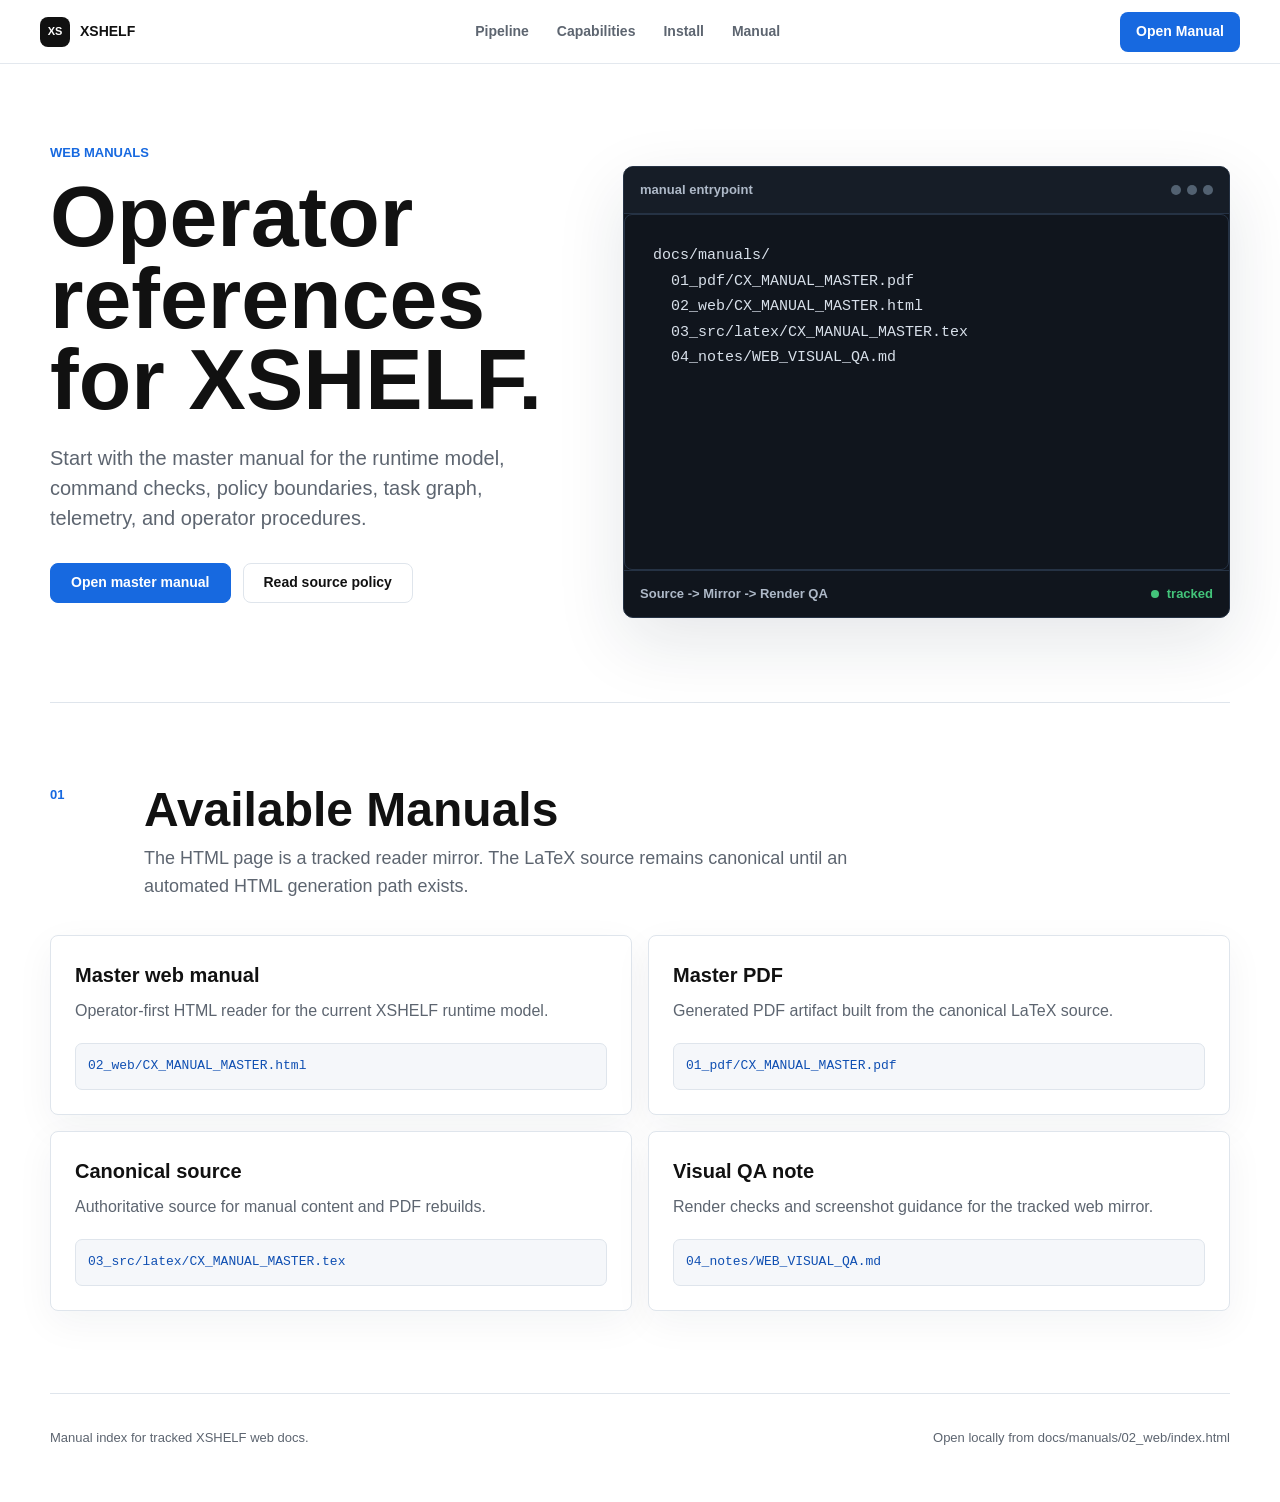
==== docs/manuals/02_web/index.html @ 8524402e "Refresh operator manuals" ====
<!doctype html>
<html lang="en">
  <head>
    <meta charset="utf-8" />
    <meta name="viewport" content="width=device-width,initial-scale=1" />
    <title>XSHELF Web Manuals</title>
    <link rel="stylesheet" href="./apple.css" />
  </head>
  <body>
    <header class="site-header">
      <a class="brand" href="./index.html" aria-label="XSHELF web manuals">
        <span class="brand-mark">XS</span>
        <span>XSHELF</span>
      </a>
      <nav aria-label="Primary">
        <a href="./CX_MANUAL_MASTER.html#pipeline">Pipeline</a>
        <a href="./CX_MANUAL_MASTER.html#capabilities">Capabilities</a>
        <a href="./CX_MANUAL_MASTER.html#install">Install</a>
        <a href="./CX_MANUAL_MASTER.html#manual">Manual</a>
      </nav>
      <a class="header-action" href="./CX_MANUAL_MASTER.html">Open Manual</a>
    </header>

    <main id="top">
      <section class="hero index-hero">
        <div class="hero-copy">
          <p class="product-line">Web manuals</p>
          <h1>Operator references for XSHELF.</h1>
          <p class="lead">
            Start with the master manual for the runtime model, command checks,
            policy boundaries, task graph, telemetry, and operator procedures.
          </p>
          <div class="hero-actions" aria-label="Manual actions">
            <a class="button primary" href="./CX_MANUAL_MASTER.html">Open master manual</a>
            <a class="button secondary" href="../00_README.md">Read source policy</a>
          </div>
        </div>

        <div class="terminal-panel" aria-label="Manual quick check">
          <div class="terminal-top">
            <span>manual entrypoint</span>
            <div class="window-dots" aria-hidden="true">
              <span></span><span></span><span></span>
            </div>
          </div>
          <pre><code>docs/manuals/
  01_pdf/CX_MANUAL_MASTER.pdf
  02_web/CX_MANUAL_MASTER.html
  03_src/latex/CX_MANUAL_MASTER.tex
  04_notes/WEB_VISUAL_QA.md</code></pre>
          <div class="terminal-footer">
            <span>Source -&gt; Mirror -&gt; Render QA</span>
            <span class="live-dot">tracked</span>
          </div>
        </div>
      </section>

      <section class="section-block">
        <div class="section-head">
          <span class="section-index">01</span>
          <div>
            <h2>Available Manuals</h2>
            <p>
              The HTML page is a tracked reader mirror. The LaTeX source remains
              canonical until an automated HTML generation path exists.
            </p>
          </div>
        </div>
        <div class="card-grid">
          <article class="card">
            <h3>Master web manual</h3>
            <p>Operator-first HTML reader for the current XSHELF runtime model.</p>
            <code>02_web/CX_MANUAL_MASTER.html</code>
          </article>
          <article class="card">
            <h3>Master PDF</h3>
            <p>Generated PDF artifact built from the canonical LaTeX source.</p>
            <code>01_pdf/CX_MANUAL_MASTER.pdf</code>
          </article>
          <article class="card">
            <h3>Canonical source</h3>
            <p>Authoritative source for manual content and PDF rebuilds.</p>
            <code>03_src/latex/CX_MANUAL_MASTER.tex</code>
          </article>
          <article class="card">
            <h3>Visual QA note</h3>
            <p>Render checks and screenshot guidance for the tracked web mirror.</p>
            <code>04_notes/WEB_VISUAL_QA.md</code>
          </article>
        </div>
      </section>
    </main>

    <footer class="site-footer">
      <span>Manual index for tracked XSHELF web docs.</span>
      <span>Open locally from docs/manuals/02_web/index.html</span>
    </footer>
  </body>
</html>
---- docs/manuals/02_web/apple.css ----
:root {
  --bg: #ffffff;
  --ink: #111111;
  --muted: #5d6570;
  --soft: #f5f7fa;
  --line: #dfe5ec;
  --blue: #1769e0;
  --blue-dark: #0f4fb2;
  --terminal: #10151d;
  --terminal-2: #161d27;
  --terminal-text: #d8e0ea;
  --green: #43c47a;
  --shadow: 0 24px 70px rgba(15, 32, 56, 0.11);
}

* {
  box-sizing: border-box;
}

html {
  scroll-behavior: smooth;
}

body {
  margin: 0;
  background: var(--bg);
  color: var(--ink);
  font-family: -apple-system, BlinkMacSystemFont, "SF Pro Text", "Helvetica Neue", Helvetica, Arial, sans-serif;
  line-height: 1.55;
}

a {
  color: inherit;
  text-decoration: none;
}

button,
code,
pre {
  font-family: ui-monospace, SFMono-Regular, Menlo, Monaco, Consolas, "Liberation Mono", "Courier New", monospace;
}

.site-header {
  position: sticky;
  top: 0;
  z-index: 20;
  display: flex;
  align-items: center;
  justify-content: space-between;
  gap: 24px;
  min-height: 64px;
  padding: 0 40px;
  border-bottom: 1px solid rgba(223, 229, 236, 0.86);
  background: rgba(255, 255, 255, 0.88);
  backdrop-filter: blur(16px);
}

.brand {
  display: inline-flex;
  align-items: center;
  gap: 10px;
  font-size: 14px;
  font-weight: 700;
}

.brand-mark {
  display: grid;
  width: 30px;
  height: 30px;
  place-items: center;
  border-radius: 8px;
  background: var(--ink);
  color: #ffffff;
  font-size: 11px;
}

.site-header nav {
  display: flex;
  gap: 28px;
  color: var(--muted);
  font-size: 14px;
  font-weight: 560;
}

.site-header nav a:hover,
.toc a:hover {
  color: var(--blue);
}

.header-action,
.button {
  display: inline-flex;
  align-items: center;
  justify-content: center;
  min-height: 40px;
  border-radius: 8px;
  font-size: 14px;
  font-weight: 650;
}

.header-action {
  padding: 0 16px;
  background: var(--blue);
  color: #ffffff;
}

main,
.site-footer {
  width: min(1180px, calc(100% - 48px));
  margin: 0 auto;
}

.hero {
  display: grid;
  grid-template-columns: minmax(0, 0.92fr) minmax(520px, 1.08fr);
  gap: 56px;
  align-items: center;
  min-height: calc(100vh - 64px);
  padding: 72px 0 54px;
}

.index-hero {
  min-height: calc(78vh - 64px);
}

.product-line,
.section-index,
.toc-title {
  color: var(--blue);
  font-size: 13px;
  font-weight: 750;
  text-transform: uppercase;
}

h1,
h2,
h3,
p {
  margin-top: 0;
}

h1 {
  max-width: 690px;
  margin-bottom: 22px;
  font-size: clamp(48px, 7vw, 86px);
  line-height: 0.95;
}

.lead {
  max-width: 620px;
  margin-bottom: 30px;
  color: var(--muted);
  font-size: 20px;
  line-height: 1.5;
}

.hero-actions {
  display: flex;
  flex-wrap: wrap;
  gap: 12px;
  margin-bottom: 38px;
}

.button {
  padding: 0 20px;
  border: 1px solid var(--line);
}

.button.primary,
.header-action {
  border-color: var(--blue);
  background: var(--blue);
  color: #ffffff;
}

.button.primary:hover,
.header-action:hover {
  background: var(--blue-dark);
}

.button.secondary {
  background: #ffffff;
  color: var(--ink);
}

.status-strip {
  display: grid;
  grid-template-columns: repeat(3, minmax(0, 1fr));
  max-width: 640px;
  margin: 0;
  border-top: 1px solid var(--line);
  border-bottom: 1px solid var(--line);
}

.status-strip div {
  padding: 16px 18px 16px 0;
}

.status-strip div + div {
  padding-left: 18px;
  border-left: 1px solid var(--line);
}

.status-strip dt {
  color: var(--muted);
  font-size: 12px;
  font-weight: 700;
  text-transform: uppercase;
}

.status-strip dd {
  margin: 4px 0 0;
  font-size: 15px;
  font-weight: 680;
}

.terminal-panel {
  overflow: hidden;
  border: 1px solid #253244;
  border-radius: 10px;
  background: var(--terminal);
  box-shadow: var(--shadow);
}

.terminal-top,
.terminal-footer {
  display: flex;
  align-items: center;
  justify-content: space-between;
  gap: 16px;
  padding: 13px 16px;
  color: #aeb9c8;
  font-size: 13px;
  font-weight: 650;
}

.terminal-top {
  background: var(--terminal-2);
  border-bottom: 1px solid #253244;
}

.terminal-footer {
  border-top: 1px solid #253244;
}

.window-dots {
  display: flex;
  gap: 6px;
}

.window-dots span {
  width: 10px;
  height: 10px;
  border-radius: 50%;
  background: #526171;
}

.terminal-panel pre {
  min-height: 356px;
  margin: 0;
  padding: 28px;
  overflow: auto;
  background: transparent;
  color: var(--terminal-text);
  font-size: 15px;
  line-height: 1.7;
}

.live-dot {
  display: inline-flex;
  align-items: center;
  gap: 8px;
  color: var(--green);
}

.live-dot::before {
  content: "";
  width: 8px;
  height: 8px;
  border-radius: 50%;
  background: currentColor;
}

.quick-tabs {
  display: flex;
  width: fit-content;
  margin: -22px auto 70px;
  padding: 4px;
  border: 1px solid var(--line);
  border-radius: 10px;
  background: var(--soft);
}

.quick-tabs button {
  min-height: 34px;
  padding: 0 14px;
  border: 0;
  border-radius: 7px;
  background: transparent;
  color: var(--muted);
  font-size: 13px;
  font-weight: 700;
  cursor: default;
}

.quick-tabs .active {
  background: #ffffff;
  color: var(--ink);
  box-shadow: 0 1px 8px rgba(15, 32, 56, 0.08);
}

.section-block,
.compare-band,
.manual-layout {
  padding: 82px 0;
  border-top: 1px solid var(--line);
}

.section-head {
  display: grid;
  grid-template-columns: 74px minmax(0, 760px);
  gap: 20px;
  margin-bottom: 34px;
}

h2 {
  margin-bottom: 10px;
  font-size: clamp(32px, 4vw, 48px);
  line-height: 1.04;
}

.section-head p,
.compare-band p {
  margin-bottom: 0;
  color: var(--muted);
  font-size: 18px;
}

.pipeline-grid,
.card-grid,
.steps,
.procedure-grid {
  display: grid;
  gap: 16px;
}

.pipeline-grid {
  grid-template-columns: repeat(4, minmax(0, 1fr));
}

.pipeline-grid article,
.card,
.steps article,
.procedure-grid article {
  border: 1px solid var(--line);
  border-radius: 8px;
  background: #ffffff;
}

.pipeline-grid article {
  min-height: 178px;
  padding: 24px;
}

.pipeline-grid span {
  display: block;
  margin-bottom: 34px;
  color: var(--blue);
  font-size: 13px;
  font-weight: 750;
  text-transform: uppercase;
}

.pipeline-grid p,
.card p {
  margin-bottom: 0;
  color: var(--muted);
}

.card-grid {
  grid-template-columns: repeat(2, minmax(0, 1fr));
}

.card {
  padding: 24px;
  box-shadow: 0 12px 38px rgba(15, 32, 56, 0.05);
}

h3 {
  margin-bottom: 8px;
  font-size: 20px;
}

.card code {
  display: block;
  margin-top: 20px;
  padding: 12px;
  overflow-x: auto;
  border: 1px solid var(--line);
  border-radius: 7px;
  background: var(--soft);
  color: var(--blue-dark);
  font-size: 13px;
}

.compare-band {
  display: grid;
  grid-template-columns: minmax(0, 0.88fr) minmax(430px, 1.12fr);
  gap: 52px;
  align-items: start;
}

table {
  width: 100%;
  border-collapse: collapse;
  border: 1px solid var(--line);
  border-radius: 8px;
  overflow: hidden;
  font-size: 15px;
}

th,
td {
  padding: 14px 16px;
  border-bottom: 1px solid var(--line);
  text-align: left;
}

th {
  background: var(--soft);
  font-size: 13px;
  text-transform: uppercase;
}

tr:last-child td {
  border-bottom: 0;
}

.steps {
  grid-template-columns: repeat(3, minmax(0, 1fr));
}

.steps article,
.procedure-grid article {
  padding: 22px;
  background: var(--soft);
}

.steps span {
  display: grid;
  width: 32px;
  height: 32px;
  margin-bottom: 18px;
  place-items: center;
  border-radius: 50%;
  background: var(--blue);
  color: #ffffff;
  font-size: 13px;
  font-weight: 800;
}

pre {
  max-width: 100%;
  margin: 14px 0 0;
  padding: 15px 16px;
  overflow: auto;
  border: 1px solid #253244;
  border-radius: 8px;
  background: var(--terminal);
  color: var(--terminal-text);
  font-size: 13px;
  line-height: 1.6;
}

pre code {
  display: block;
  white-space: pre;
}

.manual-layout {
  display: grid;
  grid-template-columns: 230px minmax(0, 1fr);
  gap: 64px;
  align-items: start;
}

.toc {
  position: sticky;
  top: 92px;
  display: grid;
  gap: 8px;
  padding: 16px;
  border: 1px solid var(--line);
  border-radius: 8px;
  background: #ffffff;
}

.toc-title {
  margin-bottom: 6px;
}

.toc a {
  padding: 8px 0;
  border-top: 1px solid var(--line);
  color: var(--muted);
  font-size: 14px;
  font-weight: 620;
}

.manual-content section {
  padding: 0 0 44px;
}

.manual-content section + section {
  padding-top: 44px;
  border-top: 1px solid var(--line);
}

.manual-content h2 {
  font-size: 34px;
}

.manual-content p,
.signal-list {
  color: var(--muted);
}

.signal-list {
  margin: 18px 0 0;
  padding-left: 22px;
}

.procedure-grid {
  grid-template-columns: 1fr;
}

.site-footer {
  display: flex;
  justify-content: space-between;
  gap: 20px;
  padding: 34px 0 54px;
  border-top: 1px solid var(--line);
  color: var(--muted);
  font-size: 13px;
}

@media (max-width: 980px) {
  .site-header {
    padding: 0 24px;
  }

  .site-header nav {
    display: none;
  }

  .hero,
  .compare-band,
  .manual-layout {
    grid-template-columns: 1fr;
  }

  .hero {
    min-height: auto;
    gap: 34px;
    padding-top: 54px;
  }

  .pipeline-grid,
  .card-grid,
  .steps {
    grid-template-columns: 1fr 1fr;
  }

  .toc {
    position: static;
  }
}

@media (max-width: 680px) {
  main,
  .site-footer {
    width: min(100% - 28px, 1180px);
  }

  .site-header {
    min-height: 58px;
    padding: 0 14px;
  }

  .header-action {
    display: none;
  }

  h1 {
    font-size: 48px;
  }

  .lead {
    font-size: 17px;
  }

  .status-strip,
  .section-head,
  .pipeline-grid,
  .card-grid,
  .steps {
    grid-template-columns: 1fr;
  }

  .status-strip div + div {
    padding-left: 0;
    border-top: 1px solid var(--line);
    border-left: 0;
  }

  .quick-tabs {
    width: 100%;
    margin-bottom: 46px;
  }

  .quick-tabs button {
    flex: 1;
    padding: 0 8px;
    font-size: 12px;
  }

  .section-block,
  .compare-band,
  .manual-layout {
    padding: 54px 0;
  }

  .terminal-panel pre {
    min-height: 0;
    padding: 20px;
    font-size: 12px;
  }

  pre code {
    white-space: pre-wrap;
    overflow-wrap: anywhere;
  }

  .site-footer {
    flex-direction: column;
  }
}

@media print {
  .site-header,
  .quick-tabs,
  .toc {
    display: none;
  }

  main,
  .site-footer {
    width: 100%;
  }

  .hero,
  .compare-band,
  .manual-layout {
    grid-template-columns: 1fr;
  }

  .terminal-panel,
  pre,
  .card,
  .pipeline-grid article,
  .steps article,
  .procedure-grid article {
    box-shadow: none;
    break-inside: avoid;
  }
}
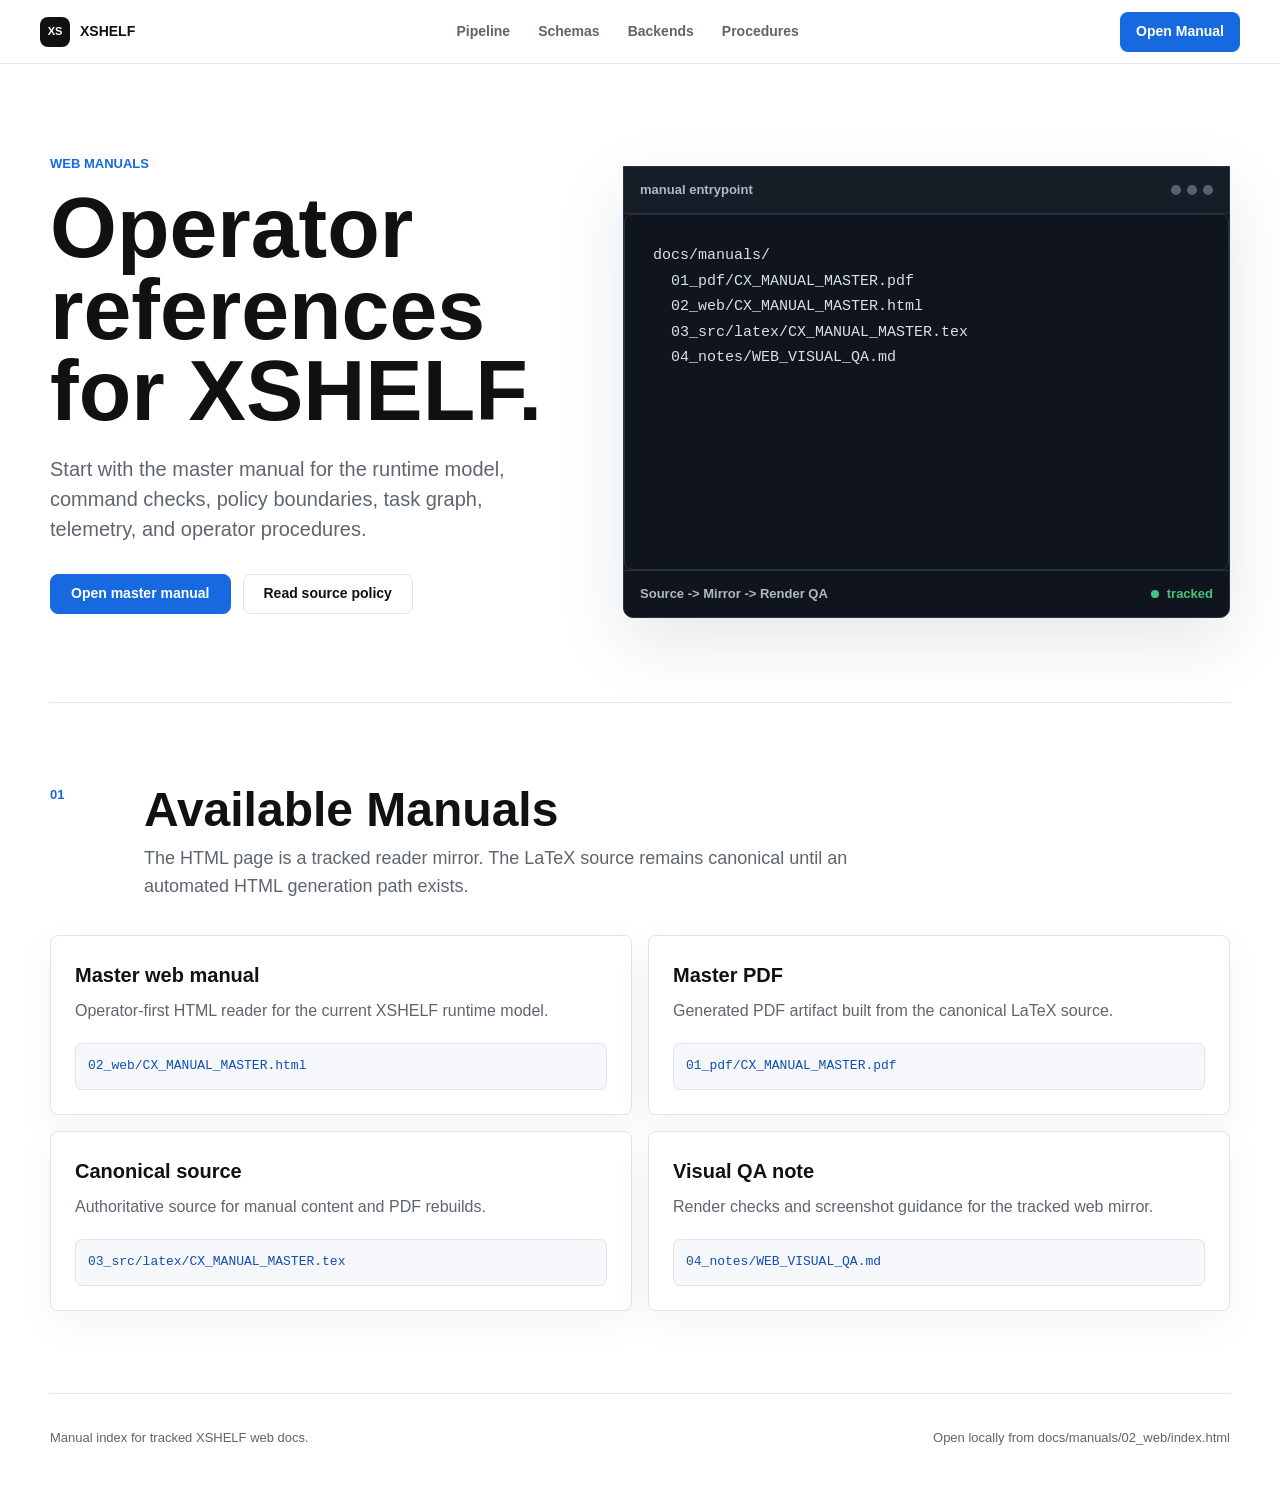
==== commit beb7fe8a: "docs: align manual navigation with section anchors" ====
--- a/docs/manuals/02_web/index.html
+++ b/docs/manuals/02_web/index.html
@@ -14,9 +14,9 @@
       </a>
       <nav aria-label="Primary">
         <a href="./CX_MANUAL_MASTER.html#pipeline">Pipeline</a>
-        <a href="./CX_MANUAL_MASTER.html#capabilities">Capabilities</a>
-        <a href="./CX_MANUAL_MASTER.html#install">Install</a>
-        <a href="./CX_MANUAL_MASTER.html#manual">Manual</a>
+        <a href="./CX_MANUAL_MASTER.html#schemas">Schemas</a>
+        <a href="./CX_MANUAL_MASTER.html#backends">Backends</a>
+        <a href="./CX_MANUAL_MASTER.html#procedures">Procedures</a>
       </nav>
       <a class="header-action" href="./CX_MANUAL_MASTER.html">Open Manual</a>
     </header>
--- a/docs/manuals/02_web/apple.css
+++ b/docs/manuals/02_web/apple.css
@@ -98,10 +98,22 @@
   font-weight: 650;
 }
 
+.header-actions {
+  display: inline-flex;
+  align-items: center;
+  gap: 10px;
+}
+
 .header-action {
   padding: 0 16px;
   background: var(--blue);
   color: #ffffff;
+}
+
+.header-action.secondary {
+  border: 1px solid var(--line);
+  background: #ffffff;
+  color: var(--ink);
 }
 
 main,
@@ -158,7 +170,11 @@
   display: flex;
   flex-wrap: wrap;
   gap: 12px;
-  margin-bottom: 38px;
+  margin-bottom: 16px;
+}
+
+.mobile-link-row {
+  display: none;
 }
 
 .button {
@@ -178,6 +194,10 @@
   background: var(--blue-dark);
 }
 
+.header-action.secondary:hover {
+  background: var(--soft);
+}
+
 .button.secondary {
   background: #ffffff;
   color: var(--ink);
@@ -188,16 +208,16 @@
   grid-template-columns: repeat(3, minmax(0, 1fr));
   max-width: 640px;
   margin: 0;
-  border-top: 1px solid var(--line);
-  border-bottom: 1px solid var(--line);
+  overflow: hidden;
+  border: 1px solid var(--line);
+  border-radius: 8px;
 }
 
 .status-strip div {
-  padding: 16px 18px 16px 0;
+  padding: 16px 18px;
 }
 
 .status-strip div + div {
-  padding-left: 18px;
   border-left: 1px solid var(--line);
 }
 
@@ -214,12 +234,61 @@
   font-weight: 680;
 }
 
+.safe-command {
+  display: grid;
+  grid-template-columns: max-content minmax(0, 1fr) max-content;
+  gap: 10px;
+  align-items: center;
+  max-width: 640px;
+  margin-bottom: 30px;
+  padding: 8px;
+  border: 1px solid var(--line);
+  border-radius: 8px;
+  background: var(--soft);
+}
+
+.safe-command span {
+  padding-left: 8px;
+  color: var(--muted);
+  font-size: 12px;
+  font-weight: 750;
+  text-transform: uppercase;
+}
+
+.safe-command code {
+  min-width: 0;
+  overflow: hidden;
+  color: var(--blue-dark);
+  font-size: 13px;
+  font-weight: 700;
+  text-overflow: ellipsis;
+  white-space: nowrap;
+}
+
+.safe-command button {
+  min-height: 32px;
+  padding: 0 12px;
+  border: 1px solid var(--line);
+  border-radius: 7px;
+  background: #ffffff;
+  color: var(--ink);
+  font-size: 12px;
+  font-weight: 750;
+  cursor: pointer;
+}
+
 .terminal-panel {
   overflow: hidden;
   border: 1px solid #253244;
-  border-radius: 10px;
+  border-radius: 0 0 10px 10px;
   background: var(--terminal);
   box-shadow: var(--shadow);
+}
+
+.terminal-stack {
+  display: grid;
+  align-content: center;
+  gap: 0;
 }
 
 .terminal-top,
@@ -248,6 +317,29 @@
   gap: 6px;
 }
 
+.terminal-tools {
+  display: inline-flex;
+  align-items: center;
+  gap: 12px;
+}
+
+.copy-command {
+  min-height: 28px;
+  padding: 0 10px;
+  border: 1px solid #334155;
+  border-radius: 6px;
+  background: #1d2734;
+  color: #c8d3df;
+  font-size: 12px;
+  font-weight: 700;
+  cursor: pointer;
+}
+
+.copy-command:hover {
+  color: #ffffff;
+  border-color: #526171;
+}
+
 .window-dots span {
   width: 10px;
   height: 10px;
@@ -283,12 +375,24 @@
 
 .quick-tabs {
   display: flex;
+  flex-wrap: wrap;
   width: fit-content;
   margin: -22px auto 70px;
   padding: 4px;
   border: 1px solid var(--line);
   border-radius: 10px;
   background: var(--soft);
+}
+
+.terminal-stack .quick-tabs {
+  justify-self: stretch;
+  width: 100%;
+  margin: 0;
+  border-color: var(--line);
+  border-bottom: 0;
+  border-radius: 10px 10px 0 0;
+  background: #eef2f7;
+  box-shadow: 0 10px 30px rgba(15, 32, 56, 0.06);
 }
 
 .quick-tabs button {
@@ -300,13 +404,77 @@
   color: var(--muted);
   font-size: 13px;
   font-weight: 700;
-  cursor: default;
+  cursor: pointer;
+}
+
+.terminal-stack .quick-tabs button {
+  flex: 1 1 0;
+  min-height: 42px;
+  border-radius: 7px 7px 0 0;
 }
 
 .quick-tabs .active {
   background: #ffffff;
   color: var(--ink);
   box-shadow: 0 1px 8px rgba(15, 32, 56, 0.08);
+}
+
+.quick-tabs button:focus-visible,
+.copy-command:focus-visible,
+.safe-command button:focus-visible,
+.button:focus-visible,
+.header-action:focus-visible {
+  outline: 2px solid var(--blue);
+  outline-offset: 2px;
+}
+
+.proof-band {
+  display: grid;
+  grid-template-columns: repeat(4, minmax(0, 1fr));
+  gap: 1px;
+  margin: 0 0 22px;
+  overflow: hidden;
+  border: 1px solid var(--line);
+  border-radius: 8px;
+  background: var(--line);
+}
+
+.proof-band article {
+  position: relative;
+  min-height: 112px;
+  padding: 20px;
+  background: #ffffff;
+}
+
+.proof-band article::before {
+  position: absolute;
+  inset: 0 auto 0 0;
+  width: 3px;
+  background: transparent;
+  content: "";
+}
+
+.proof-band article.active {
+  background: #f8fbff;
+}
+
+.proof-band article.active::before {
+  background: var(--blue);
+}
+
+.proof-band span {
+  display: block;
+  margin-bottom: 18px;
+  color: var(--blue);
+  font-size: 12px;
+  font-weight: 750;
+  text-transform: uppercase;
+}
+
+.proof-band strong {
+  display: block;
+  font-size: 16px;
+  line-height: 1.35;
 }
 
 .section-block,
@@ -484,6 +652,131 @@
   align-items: start;
 }
 
+.manual-shell {
+  display: grid;
+  grid-template-columns: minmax(0, 260px) minmax(0, 1fr);
+  gap: 56px;
+  align-items: start;
+  padding: 52px 0 82px;
+}
+
+.manual-page .site-header {
+  background: rgba(255, 255, 255, 0.94);
+}
+
+.manual-toc {
+  top: 92px;
+}
+
+.technical-manual {
+  min-width: 0;
+  max-width: 880px;
+}
+
+.manual-title {
+  padding-bottom: 34px;
+  border-bottom: 1px solid var(--line);
+}
+
+.manual-title h1 {
+  max-width: 820px;
+  margin-bottom: 16px;
+  font-size: clamp(42px, 5vw, 64px);
+  line-height: 1;
+}
+
+.manual-title p:not(.product-line) {
+  max-width: 740px;
+  margin-bottom: 26px;
+  color: var(--muted);
+  font-size: 18px;
+}
+
+.manual-meta {
+  display: grid;
+  grid-template-columns: 1fr;
+  gap: 10px;
+  margin: 0;
+}
+
+.manual-meta div {
+  display: grid;
+  grid-template-columns: 150px minmax(0, 1fr);
+  gap: 14px;
+  padding: 11px 0;
+  border-top: 1px solid var(--line);
+}
+
+.manual-meta dt {
+  color: var(--muted);
+  font-size: 12px;
+  font-weight: 750;
+  text-transform: uppercase;
+}
+
+.manual-meta dd {
+  min-width: 0;
+  margin: 0;
+  font-size: 13px;
+}
+
+.manual-meta code {
+  overflow-wrap: anywhere;
+}
+
+.manual-page code {
+  word-break: break-word;
+}
+
+.technical-manual > section {
+  padding: 48px 0;
+  border-bottom: 1px solid var(--line);
+}
+
+.technical-manual h2 {
+  font-size: 34px;
+}
+
+.technical-manual h3 {
+  margin-top: 26px;
+}
+
+.technical-manual p {
+  color: var(--muted);
+}
+
+.manual-note {
+  margin-top: 16px;
+  padding: 14px 16px;
+  border-left: 3px solid var(--blue);
+  border-radius: 8px;
+  background: var(--soft);
+  color: var(--muted);
+}
+
+.manual-note strong {
+  color: var(--ink);
+}
+
+.reference-grid {
+  display: grid;
+  grid-template-columns: repeat(2, minmax(0, 1fr));
+  gap: 16px;
+}
+
+.reference-grid article {
+  padding: 18px 20px;
+  border: 1px solid var(--line);
+  border-radius: 8px;
+  background: #ffffff;
+}
+
+.reference-grid ul {
+  margin: 12px 0 0;
+  padding-left: 20px;
+  color: var(--muted);
+}
+
 .toc {
   position: sticky;
   top: 92px;
@@ -555,7 +848,8 @@
 
   .hero,
   .compare-band,
-  .manual-layout {
+  .manual-layout,
+  .manual-shell {
     grid-template-columns: 1fr;
   }
 
@@ -567,12 +861,21 @@
 
   .pipeline-grid,
   .card-grid,
-  .steps {
+  .steps,
+  .proof-band {
     grid-template-columns: 1fr 1fr;
   }
 
   .toc {
     position: static;
+  }
+
+  .technical-manual {
+    max-width: none;
+  }
+
+  .manual-toc {
+    width: 100%;
   }
 }
 
@@ -587,7 +890,7 @@
     padding: 0 14px;
   }
 
-  .header-action {
+  .header-actions {
     display: none;
   }
 
@@ -597,18 +900,57 @@
 
   .lead {
     font-size: 17px;
+  }
+
+  .hero-actions {
+    margin-bottom: 10px;
+  }
+
+  .mobile-link-row {
+    display: flex;
+    gap: 14px;
+    margin-bottom: 16px;
+    color: var(--blue);
+    font-size: 13px;
+    font-weight: 750;
+  }
+
+  .mobile-link-row a {
+    padding: 4px 0;
   }
 
   .status-strip,
   .section-head,
   .pipeline-grid,
   .card-grid,
-  .steps {
+  .steps,
+  .reference-grid {
     grid-template-columns: 1fr;
   }
 
+  .manual-shell {
+    padding-top: 34px;
+  }
+
+  .manual-toc {
+    display: grid;
+    grid-template-columns: 1fr 1fr;
+  }
+
+  .manual-toc .toc-title {
+    grid-column: 1 / -1;
+  }
+
+  .manual-title h1 {
+    font-size: 42px;
+  }
+
+  .manual-meta div {
+    grid-template-columns: 1fr;
+    gap: 4px;
+  }
+
   .status-strip div + div {
-    padding-left: 0;
     border-top: 1px solid var(--line);
     border-left: 0;
   }
@@ -618,10 +960,32 @@
     margin-bottom: 46px;
   }
 
+  .terminal-stack .quick-tabs {
+    margin-bottom: 0;
+  }
+
   .quick-tabs button {
-    flex: 1;
+    flex: 1 1 42%;
     padding: 0 8px;
     font-size: 12px;
+  }
+
+  .terminal-stack .quick-tabs button {
+    flex-basis: 50%;
+    border-radius: 7px;
+  }
+
+  .safe-command {
+    grid-template-columns: 1fr max-content;
+  }
+
+  .safe-command span {
+    grid-column: 1 / -1;
+    padding-left: 0;
+  }
+
+  .proof-band {
+    grid-template-columns: 1fr;
   }
 
   .section-block,
@@ -634,6 +998,17 @@
     min-height: 0;
     padding: 20px;
     font-size: 12px;
+  }
+
+  .terminal-top,
+  .terminal-footer {
+    align-items: flex-start;
+    flex-direction: column;
+  }
+
+  .terminal-tools {
+    width: 100%;
+    justify-content: space-between;
   }
 
   pre code {
